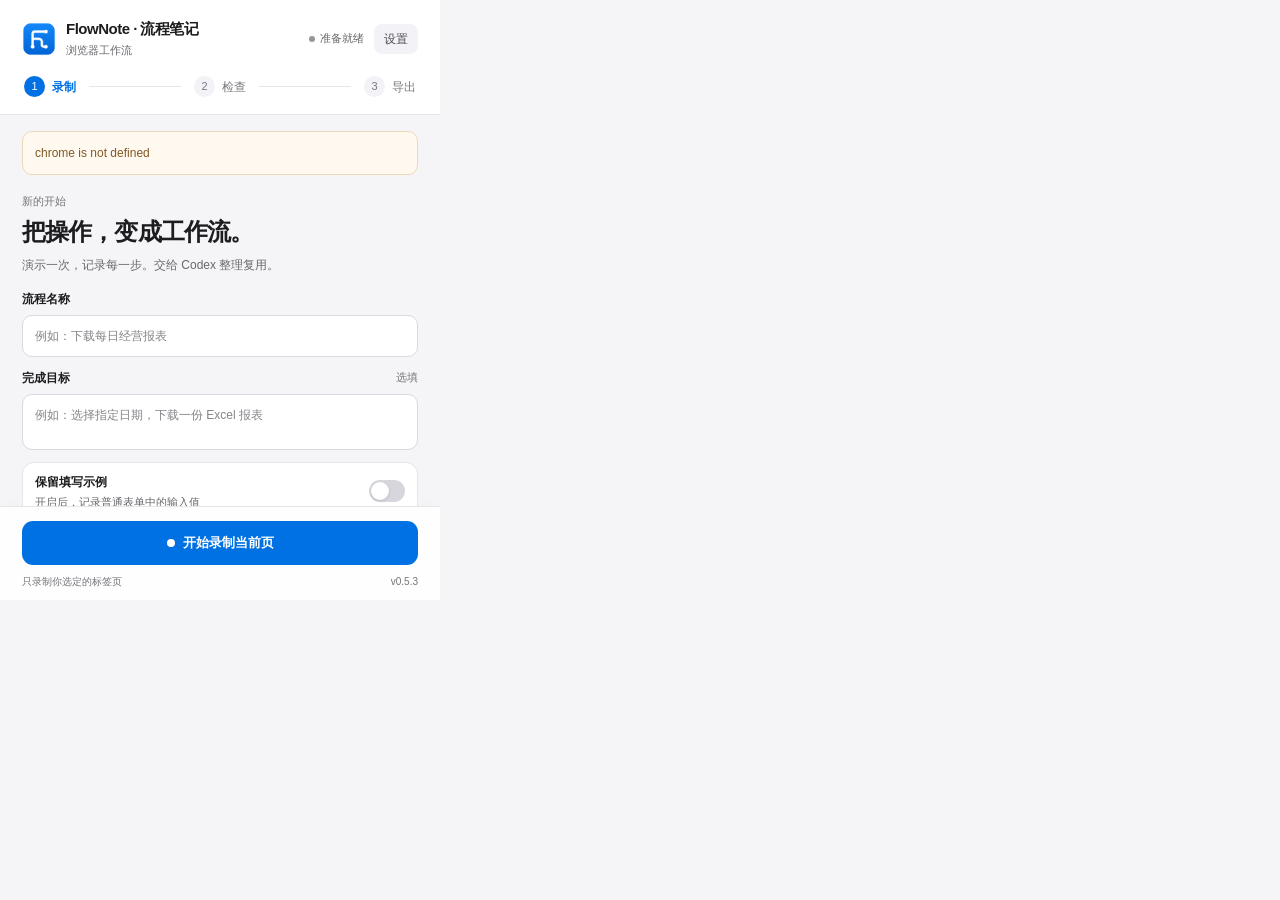
==== extension/popup.html @ 5f69c84a "Initial release: FlowNote v0.5.3 — record Chrome/Edge browser workflows into reusable Codex skills" ====
<!doctype html>
<html lang="zh-CN">
<head><meta charset="utf-8"><meta name="viewport" content="width=device-width,initial-scale=1"><title>FlowNote · 流程笔记</title><link rel="stylesheet" href="popup.css"></head>
<body data-state="ready" data-view="workflow">
  <header class="app-header">
    <div class="brand"><img class="brand-mark" src="icons/icon48.png" width="34" height="34" alt=""><div><h1>FlowNote · 流程笔记</h1><p>浏览器工作流</p></div></div>
    <div class="header-actions"><span id="status" class="status" role="status"><i aria-hidden="true"></i><span id="statusText">准备就绪</span></span><button id="settingsToggle" class="settings-button" aria-controls="settingsView" aria-expanded="false" title="网站黑名单设置">设置</button></div>
  </header>
  <nav class="flow" aria-label="工作流进度"><span id="flowRecord" class="current"><b>1</b>录制</span><i></i><span id="flowReview"><b>2</b>检查</span><i></i><span id="flowExport"><b>3</b>导出</span></nav>
  <main id="main">
    <div id="notice" class="notice" role="status" aria-live="polite" hidden></div>
    <section id="settingsView" hidden>
      <div class="section-intro"><span class="eyebrow">偏好设置</span><h2>让录制按你的习惯工作。</h2><p>设置自动保存在本机，修改后立即生效。</p></div>
    <details id="blacklistPanel" class="blacklist-panel" open>
      <summary>网站黑名单 <span id="blacklistCount">默认允许所有网站</span></summary>
      <p class="hint">普通网页与弹层自动连接。填写域名或粘贴网址，将排除整个网站及其子域名，立即生效。</p>
      <label class="sr-only" for="blockHost">不录制的网站</label>
      <div class="note-editor"><input id="blockHost" maxlength="2048" placeholder="例如：example.com"><button id="addBlock" class="secondary">加入</button></div>
      <ul id="blacklistItems" aria-label="已排除的网站"></ul>
      <p id="blacklistEmpty" class="settings-empty">黑名单为空，普通网页与弹层均可录制。</p>
    </details>
    <div class="settings-info"><strong>仅录制你选定的标签页</strong><p>点击“开始录制”才会采集操作。黑名单会保留，清除录制不会影响这些设置。</p></div>
    </section>
    <div id="workView">
    <section id="setup">
      <div class="section-intro"><span class="eyebrow">新的开始</span><h2>把操作，变成工作流。</h2><p>演示一次，记录每一步。交给 Codex 整理复用。</p></div>
      <label class="field" for="title">流程名称<input id="title" maxlength="100" autocomplete="off" placeholder="例如：下载每日经营报表"></label>
      <label class="field" for="goal">完成目标 <span class="optional">选填</span><textarea id="goal" maxlength="800" placeholder="例如：选择指定日期，下载一份 Excel 报表"></textarea></label>
      <label class="capture-option" for="capture"><span><strong>保留填写示例</strong><small>开启后，记录普通表单中的输入值</small></span><input id="capture" type="checkbox" role="switch"><span class="switch" aria-hidden="true"></span></label>
      <div class="privacy"><span class="privacy-dot" aria-hidden="true"></span><p>录制保存在本机。密码、验证码等常见敏感字段会跳过。</p></div>
    </section>
    <section id="review" hidden>
      <div class="review-heading"><div><span class="eyebrow" id="reviewEyebrow">本次录制</span><h2 id="recordTitle"></h2></div><span id="count" class="step-count"></span></div>
      <p id="reviewHint" class="hint">检查步骤后导出，交给 Codex 生成 Skill。</p>
      <section id="routes" class="routes" aria-label="流程分支">
        <div class="route-select-row"><label for="routeSelect">当前路线</label><select id="routeSelect"><option value="main">主流程</option></select></div>
        <div id="branchInfo" hidden><p id="branchOrigin"></p><p id="branchCondition"></p><div class="branch-tools"><button id="editBranch" class="text-button">编辑分支条件</button><button id="removeBranch" class="text-button">删除此分支</button></div></div>
        <details id="routeMap" hidden><summary>查看全部路线 <span id="branchCount"></span></summary><div id="routeTree"></div><p class="hint">满足条件时走分支；否则继续原路线。分支结束后不自动回到原路线。</p></details>
      </section>
      <section id="coverage" class="coverage" hidden>
        <div class="coverage-header"><span class="coverage-dot" aria-hidden="true"></span><strong id="coverageCount"></strong><button id="scan" class="text-button" title="重新检查弹层和嵌入页面">重新扫描弹层</button></div>
        <div id="missingFrames"></div>
      </section>
      <div class="list-heading"><h3>操作步骤</h3><span>点击步骤查看详情</span></div>
      <p id="sharedPrefix" class="shared-prefix" hidden></p>
      <div id="emptySteps" class="empty" hidden>还没有操作步骤，回到网页开始演示吧。</div>
      <ol id="steps" aria-label="录制步骤"></ol>
      <details id="notePanel" class="note-panel"><summary>补充操作说明 <span>选填</span></summary><label class="sr-only" for="note">补充操作说明</label><div class="note-editor"><input id="note" maxlength="500" placeholder="例如：每次运行时选择不同日期"><button id="addNote" class="secondary">添加</button></div></details>
    </section>
    </div>
  </main>
  <footer class="action-bar">
    <div class="action-buttons"><button id="start" class="primary"><span class="record-dot" aria-hidden="true"></span>开始录制当前页</button><button id="stop" class="stop" hidden><span class="stop-square" aria-hidden="true"></span>停止录制</button><button id="resume" class="secondary" hidden>继续录制当前页</button><button id="export" class="primary" hidden>导出录制 JSON <span aria-hidden="true">↗</span></button></div>
    <button id="clear" class="delete-recording" hidden><svg width="18" height="18" viewBox="0 0 24 24" fill="none" stroke="currentColor" stroke-width="1.8" stroke-linecap="round" stroke-linejoin="round" aria-hidden="true"><path d="M3 6h18M9 6V3h6v3M5 6l1 15h12l1-15M10 10v7M14 10v7"/></svg>清除本次录制</button>
    <div class="footer-meta"><span id="footerHint">只录制你选定的标签页</span><span id="version">v0.5.3</span></div>
  </footer>
  <dialog id="branchDialog" aria-labelledby="branchDialogTitle">
    <form id="branchForm">
      <h2 id="branchDialogTitle">创建分支</h2>
      <p id="branchDialogHint" class="hint"></p>
      <label class="field" for="branchName">分支名称<input id="branchName" maxlength="80" placeholder="例如：没有数据时"></label>
      <label class="field" for="branchRule">什么情况下走这条分支<textarea id="branchRule" maxlength="500" required placeholder="例如：点击查询后，页面显示暂无数据"></textarea></label>
      <p id="branchError" class="branch-error" role="alert" hidden></p>
      <div class="dialog-actions"><button type="button" id="cancelBranch" class="secondary">取消</button><button type="submit" id="saveBranch" class="primary">创建分支</button></div>
    </form>
  </dialog>
  <script src="core.js"></script>
  <script src="popup.js"></script>
</body>
</html>
---- extension/popup.css ----
:root {
  color-scheme: light;
  font: 13px/1.5 -apple-system, BlinkMacSystemFont, "Segoe UI", "Microsoft YaHei", sans-serif;
  color: #1d1d1f;
  background: #f5f5f7;
  --ink: #1d1d1f;
  --muted: #68686d;
  --line: #e5e5ea;
  --blue: #0071e3;
  --red: #c52d27;
}
* { box-sizing: border-box; }
html, body { width: 440px; height: 600px; overflow: hidden; }
body { margin: 0; display: flex; flex-direction: column; }
button, input, textarea { font: inherit; }
button { cursor: pointer; transition: background .16s, border-color .16s, box-shadow .16s; }
button:disabled { opacity: .42; cursor: default; }
button:focus-visible, input:focus-visible, textarea:focus-visible, summary:focus-visible { outline: 3px solid #0071e360; outline-offset: 3px; }
button:active:not(:disabled) { transform: translateY(1px); }
[hidden] { display: none !important; }
.app-header { display: flex; align-items: center; justify-content: space-between; padding: 19px 22px 16px; background: #fff; flex-shrink: 0; }
.brand { display: flex; align-items: center; gap: 10px; }
.brand-mark { display: grid; place-items: center; width: 34px; height: 34px; border: 1px solid #e9e9ed; border-radius: 10px; background: #f5f5f7; }
.brand-mark i { width: 12px; height: 12px; background: #ed5146; border-radius: 50%; box-shadow: 0 0 0 4px #ed514613; }
h1 { margin: 0; font-size: 15px; font-weight: 650; letter-spacing: -.5px; line-height: 1.3; }
.brand p { margin: 3px 0 0; color: var(--muted); font-size: 11px; }
.header-actions { display: flex; align-items: center; gap: 10px; }
.status { display: flex; align-items: center; gap: 5px; color: var(--muted); font-size: 11px; white-space: nowrap; }
.status i { width: 6px; height: 6px; background: #949499; border-radius: 50%; }
body[data-state=recording] .status { color: var(--red); }
body[data-state=recording] .status i { background: #ec5148; animation: breathe 2s ease-in-out infinite; }
body[data-state=review] .status, body[data-state=exported] .status { color: #257246; }
body[data-state=review] .status i, body[data-state=exported] .status i { background: #34a66a; }
.settings-button { padding: 6px 10px; border: 0; border-radius: 8px; background: #f2f2f7; color: #505055; font-size: 12px; }
.settings-button:hover { background: #e8e8ee; }
.settings-button[aria-expanded=true] { color: var(--blue); background: #eaf3ff; }
.flow { display: flex; align-items: center; justify-content: space-between; gap: 13px; padding: 2px 24px 17px; background: white; border-bottom: 1px solid var(--line); flex-shrink: 0; }
.flow > span { display: flex; align-items: center; gap: 7px; color: #79797f; font-size: 12px; }
.flow b { display: grid; place-items: center; width: 21px; height: 21px; border-radius: 50%; background: #f2f2f7; font-size: 11px; font-weight: 500; }
.flow > i { flex: 1; height: 1px; background: var(--line); }
.flow .current { color: var(--blue); font-weight: 600; }
.flow .current b { color: #fff; background: var(--blue); }
.flow .done b { color: var(--blue); background: #eaf3ff; }
main { flex: 1; min-height: 0; padding: 20px 22px; overflow-y: auto; scrollbar-width: thin; scrollbar-color: #d0d0d5 transparent; }
.eyebrow { color: #737379; font-size: 11px; font-weight: 500; }
.section-intro { margin: 0 0 20px; }
.section-intro h2 { margin: 5px 0 7px; font-size: 24px; line-height: 1.35; font-weight: 650; letter-spacing: -.9px; }
.section-intro p, .hint { color: var(--muted); font-size: 12px; line-height: 1.7; margin: 0; }
.field { display: block; font-size: 12px; font-weight: 600; margin-bottom: 15px; }
.optional { float: right; font-size: 11px; color: #737379; font-weight: 400; }
input:not([type=checkbox]), textarea { display: block; width: 100%; padding: 11px 12px; color: var(--ink); background: #fff; border: 1px solid #d8d8de; border-radius: 10px; margin-top: 7px; font-weight: 400; transition: border-color .16s; }
input::placeholder, textarea::placeholder { color: #85858b; font-size: 12px; }
input:hover, textarea:hover { border-color: #b9b9c1; }
textarea { height: 64px; resize: none; line-height: 1.65; }
.capture-option { display: flex; position: relative; align-items: center; gap: 12px; padding: 12px; border: 1px solid var(--line); background: white; border-radius: 12px; cursor: pointer; }
.capture-option > span:first-child { flex: 1; }
.capture-option strong { display: block; font-size: 12px; font-weight: 600; }
.capture-option small { display: block; color: var(--muted); font-size: 11px; margin-top: 3px; }
.capture-option input { position: absolute; right: 12px; width: 36px; height: 22px; margin: 0; opacity: 0; cursor: pointer; z-index: 1; }
.switch { width: 36px; height: 22px; flex-shrink: 0; border-radius: 20px; background: #d6d6dc; padding: 2px; transition: background .16s; }
.switch:after { content: ""; display: block; width: 18px; height: 18px; border-radius: 50%; background: #fff; box-shadow: 0 1px 3px #0002; transition: transform .16s; }
.capture-option input:checked + .switch { background: #34a967; }
.capture-option input:checked + .switch:after { transform: translateX(14px); }
.capture-option input:focus-visible + .switch { outline: 3px solid #0071e360; outline-offset: 3px; }
.privacy { display: flex; align-items: flex-start; gap: 7px; margin-top: 12px; }
.privacy-dot { width: 5px; height: 5px; border-radius: 50%; background: #929299; margin-top: 6px; flex-shrink: 0; }
.privacy p { margin: 0; font-size: 11px; line-height: 1.65; color: var(--muted); }
body[data-state=ready][data-view=workflow] main { padding-top: 16px; padding-bottom: 16px; }
#setup .section-intro { margin-bottom: 14px; }
#setup .field { margin-bottom: 12px; }
#setup textarea { height: 56px; }
#setup .capture-option { padding: 10px 12px; }
#setup .privacy { margin-top: 8px; }
.action-bar { background: #ffffffed; border-top: 1px solid var(--line); padding: 14px 22px 11px; flex-shrink: 0; box-shadow: 0 -4px 14px #1d1d1f03; }
.action-buttons { display: flex; gap: 10px; }
.action-buttons > button { min-height: 44px; flex: 1; display: flex; align-items: center; justify-content: center; gap: 8px; white-space: nowrap; font-weight: 600; font-size: 13px; }
.primary, .secondary, .stop { border: 1px solid transparent; border-radius: 11px; padding: 10px 12px; }
.primary { color: #fff; background: var(--blue); }
.primary:hover { background: #0064cc; }
.secondary { color: #46464b; background: #f2f2f7; border-color: #e8e8ed; }
.secondary:hover { background: #e8e8ee; }
.stop { color: #fff; background: #d83a32; }
.stop:hover { background: #c32f28; }
.record-dot { width: 8px; height: 8px; background: #fff; border-radius: 50%; }
.stop-square { width: 8px; height: 8px; background: #fff; border-radius: 2px; }
#resume { flex: 0 0 158px; }
.delete-recording { display: flex; align-items: center; justify-content: center; gap: 8px; width: 100%; min-height: 44px; margin-top: 10px; padding: 10px 16px; border: 1px solid #edc1bd; border-radius: 11px; background: #fff5f4; color: #bf3027; font-size: 14px; font-weight: 600; }
.delete-recording:hover:not(:disabled) { border-color: #e3938b; background: #ffeae7; }
.delete-recording:disabled { color: #9c6c67; background: #faf6f5; border-color: #eddfdd; opacity: .65; }
.footer-meta { display: flex; align-items: center; justify-content: space-between; gap: 10px; color: #737379; font-size: 10px; margin-top: 9px; }
.footer-meta span:last-child { font-variant-numeric: tabular-nums; }
.notice { padding: 11px 12px; margin-bottom: 16px; border: 1px solid #ead9b9; border-radius: 10px; color: #805925; background: #fff9ef; font-size: 12px; white-space: pre-wrap; line-height: 1.7; }
.notice.success { color: #276641; background: #edf8f0; border-color: #cee9d7; }
.review-heading { display: flex; align-items: center; justify-content: space-between; gap: 12px; }
.review-heading > div { min-width: 0; }
.review-heading h2 { font-size: 21px; font-weight: 650; line-height: 1.4; letter-spacing: -.6px; margin: 4px 0 0; overflow: hidden; text-overflow: ellipsis; white-space: nowrap; }
.step-count { color: var(--blue); background: #e6f0fe; border-radius: 9px; padding: 7px 10px; font-size: 12px; font-weight: 600; white-space: nowrap; font-variant-numeric: tabular-nums; }
#reviewHint { margin: 7px 0 14px; }
.coverage { background: #fff; border: 1px solid var(--line); border-radius: 10px; padding: 10px 11px; margin-bottom: 16px; }
.coverage-header { display: flex; align-items: center; gap: 7px; }
.coverage-dot { width: 6px; height: 6px; border-radius: 50%; background: #34a66a; flex-shrink: 0; }
.coverage-header strong { color: #536358; flex: 1; font-size: 11px; font-weight: 500; }
.text-button { color: var(--blue); background: transparent; border: 0; padding: 4px 0; font-size: 11px; }
.text-button:hover { text-decoration: underline; }
.frameWarning { margin-top: 9px; padding-top: 9px; border-top: 1px solid var(--line); }
.frameWarning p { color: #815d2e; margin: 0; font-size: 11px; overflow-wrap: anywhere; }
.list-heading { display: flex; align-items: baseline; justify-content: space-between; margin: 17px 0 10px; }
.list-heading h3 { font-size: 12px; font-weight: 600; margin: 0; }
.list-heading span { font-size: 10px; color: #737379; }
#steps { list-style: none; margin: 0 0 16px; padding: 0; background: #fff; border: 1px solid var(--line); border-radius: 13px; overflow: hidden; }
#steps:empty { display: none; }
#steps > li { position: relative; padding: 12px 12px 12px 45px; }
#steps > li + li:before { content: ""; position: absolute; top: 0; left: 45px; right: 0; height: 1px; background: #eeeeF2; }
.step-index { position: absolute; left: 12px; top: 14px; display: grid; place-items: center; width: 22px; height: 22px; border-radius: 7px; background: #f2f2f7; color: #69696e; font-size: 10px; font-variant-numeric: tabular-nums; }
.step-main { display: flex; gap: 7px; align-items: flex-start; min-width: 0; }
.step-details { flex: 1; min-width: 0; }
.step-details summary { list-style: none; cursor: pointer; padding: 0 0 3px; min-height: 23px; font-size: 12px; font-weight: 600; line-height: 1.8; overflow-wrap: anywhere; }
.step-details summary::-webkit-details-marker { display: none; }
.step-details summary:after { content: "⌄"; color: #8d8d93; font-size: 12px; margin-left: 6px; }
.step-details[open] summary:after { content: "⌃"; }
.step-details summary:hover { color: var(--blue); }
.step-subtitle { font-size: 11px; color: var(--muted); line-height: 1.7; overflow: hidden; text-overflow: ellipsis; white-space: nowrap; }
.step-meta { background: #f5f5f7; color: #5e5e65; padding: 9px 10px; margin: 6px 0 3px; border-radius: 8px; font-size: 11px; line-height: 1.7; white-space: pre-wrap; overflow-wrap: anywhere; }
.step-tag { display: inline-block; vertical-align: middle; padding: 1px 5px; margin-left: 6px; background: #edf3ff; color: #3b629e; border-radius: 4px; font-size: 9px; font-weight: 400; }
.step-tag.manual { background: #fff5e5; color: #94652a; }
.delete { padding: 4px 2px 4px 5px; border: 0; background: none; color: #85858a; font-size: 10px; flex-shrink: 0; }
.delete:hover { color: var(--red); }
.empty { border: 1px dashed #d8d8de; border-radius: 12px; padding: 24px 15px; margin: 14px 0; text-align: center; font-size: 12px; color: var(--muted); }
.note-panel { border: 1px solid var(--line); border-radius: 11px; background: #fff; padding: 12px; }
.note-panel > summary { cursor: pointer; font-size: 12px; color: #515158; }
.note-panel > summary span { float: right; font-size: 10px; color: #79797f; }
.note-editor { display: flex; gap: 8px; align-items: center; margin-top: 12px; }
.note-editor input { min-width: 0; margin: 0; font-size: 12px; padding: 10px; }
.note-editor button { flex-shrink: 0; font-size: 12px; }
.blacklist-panel { border: 1px solid var(--line); border-radius: 13px; background: #fff; padding: 16px; }
.blacklist-panel summary { cursor: pointer; font-size: 13px; font-weight: 600; }
.blacklist-panel summary span { float: right; font-size: 10px; font-weight: 400; color: var(--muted); }
.blacklist-panel .hint { font-size: 11px; margin-top: 12px; }
#blacklistItems { list-style: none; padding: 0; margin: 10px 0 0; }
#blacklistItems:empty { margin: 0; }
#blacklistItems li { display: flex; align-items: center; justify-content: space-between; gap: 12px; padding: 10px 0; border-top: 1px solid var(--line); font-size: 12px; }
#blacklistItems li span { overflow-wrap: anywhere; min-width: 0; }
#blacklistItems button { flex-shrink: 0; padding: 5px; }
.settings-empty { font-size: 11px; color: var(--muted); margin: 15px 0 0; }
.settings-info { margin: 20px 4px; }
.settings-info strong { font-size: 12px; font-weight: 500; }
.settings-info p { font-size: 11px; line-height: 1.8; color: var(--muted); margin: 5px 0 0; }
body[data-view=settings] .flow, body[data-view=settings] .action-bar { display: none; }
body[data-view=settings] .app-header { border-bottom: 1px solid var(--line); }
.sr-only { position: absolute; width: 1px; height: 1px; padding: 0; margin: -1px; overflow: hidden; clip: rect(0,0,0,0); white-space: nowrap; border: 0; }
@keyframes breathe { 50% { opacity: .4; } }
@media (prefers-reduced-motion: reduce) { *, *:before, *:after { animation: none !important; transition: none !important; } }
.routes { margin: 12px 0 16px; background: #fff; border: 1px solid var(--line); border-radius: 12px; padding: 12px; }
.route-select-row { display: flex; align-items: center; gap: 12px; }
.route-select-row label { font-size: 12px; color: var(--muted); flex-shrink: 0; }
select { min-width: 0; width: 100%; font: inherit; font-size: 12px; padding: 7px 25px 7px 10px; border: 1px solid #d8d8de; border-radius: 8px; color: var(--ink); background: #f5f5f7; }
select:focus-visible { outline: 3px solid #0071e360; outline-offset: 3px; }
#branchOrigin { font-size: 11px; color: var(--muted); margin: 12px 0 4px; }
#branchCondition { font-size: 12px; margin: 0; overflow-wrap: anywhere; line-height: 1.7; }
.branch-tools { display: flex; justify-content: space-between; gap: 8px; margin-top: 5px; }
#removeBranch { color: var(--red); }
#routeMap { border-top: 1px solid var(--line); margin-top: 10px; padding-top: 10px; }
#routeMap > summary { font-size: 11px; color: var(--blue); cursor: pointer; }
#branchCount { float: right; color: var(--muted); }
.route-node { padding: 8px 0 8px 12px; margin-left: 5px; border-left: 1px solid #d6e2f3; font-size: 11px; }
.route-node button { padding: 2px 0; border: 0; color: var(--blue); background: none; font-size: 11px; text-align: left; overflow-wrap: anywhere; }
.route-node p { margin: 3px 0 0; color: var(--muted); overflow-wrap: anywhere; }
.route-sequence { font-variant-numeric: tabular-nums; }
#routeMap .hint { font-size: 10px; margin-top: 9px; }
.shared-prefix { padding: 10px 12px; margin: 10px 0; border: 1px dashed #c8d8ef; border-radius: 9px; font-size: 11px; color: #536c91; overflow-wrap: anywhere; }
.step-actions { display: flex; gap: 6px; align-items: center; flex-shrink: 0; }
.fork-step { background: #edf4ff; border: 0; border-radius: 6px; padding: 4px 6px; font-size: 10px; color: var(--blue); }
.branch-link { display: block; margin-top: 7px; background: transparent; border: 0; padding: 3px 0; text-align: left; font-size: 11px; color: var(--blue); overflow-wrap: anywhere; }
#branchDialog { width: calc(100% - 40px); max-width: 400px; max-height: calc(100% - 40px); padding: 22px; border: 1px solid #dedee5; border-radius: 18px; background: #f5f5f7; color: var(--ink); box-shadow: 0 18px 60px #0003; }
#branchDialog::backdrop { background: #15152655; backdrop-filter: blur(3px); }
#branchDialog h2 { margin: 0 0 8px; font-size: 19px; letter-spacing: -.4px; }
#branchDialog .hint { margin-bottom: 18px; }
#branchDialog textarea { height: 84px; }
.dialog-actions { display: flex; justify-content: flex-end; gap: 10px; margin-top: 18px; }
.dialog-actions button { min-height: 40px; min-width: 84px; }
.branch-error { font-size: 12px; color: var(--red); }

img.brand-mark { border: 0; background: transparent; border-radius: 0; display: block; }
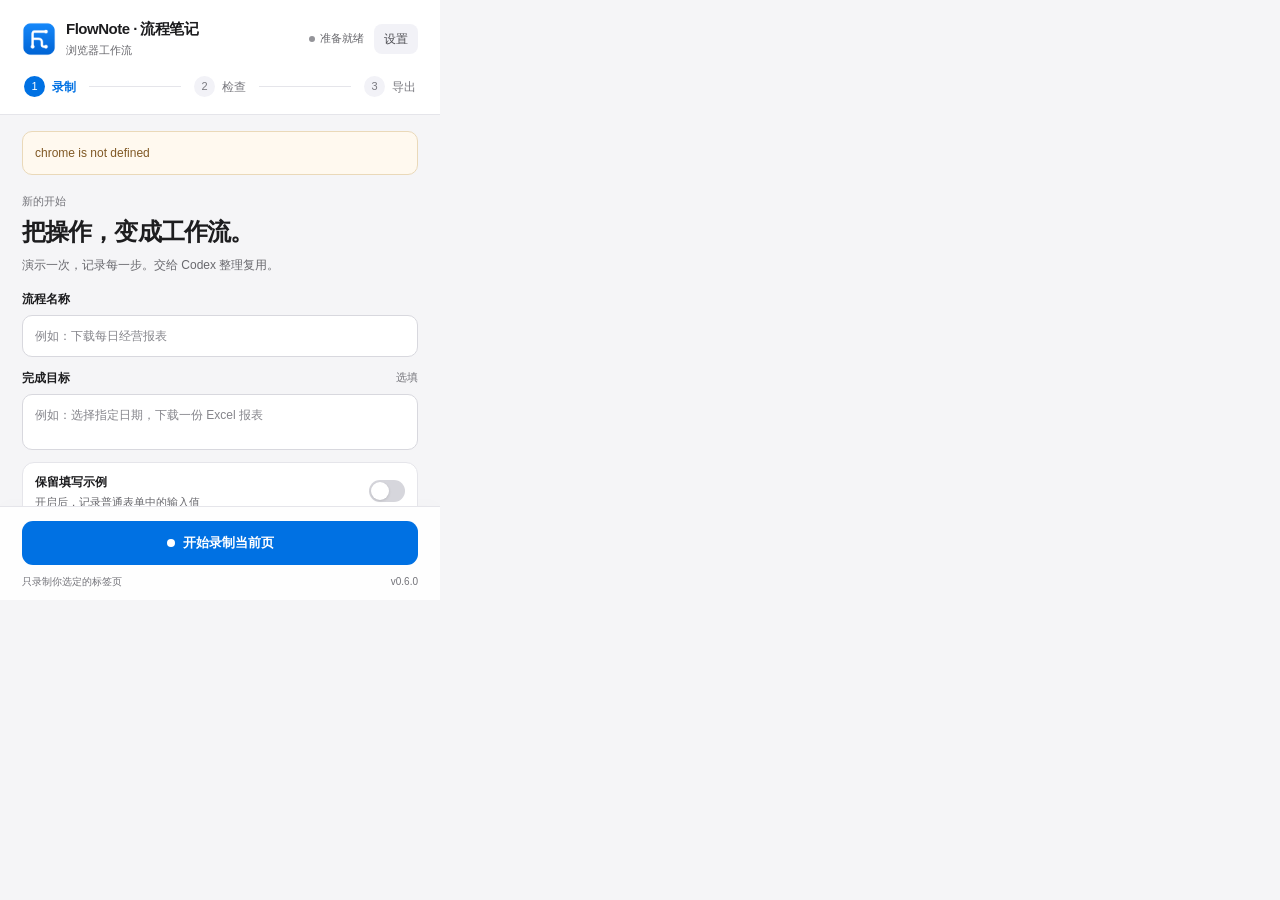
==== commit a4f616d1: "feat: add configurable wait steps" ====
--- a/extension/popup.html
+++ b/extension/popup.html
@@ -52,7 +52,7 @@
   <footer class="action-bar">
     <div class="action-buttons"><button id="start" class="primary"><span class="record-dot" aria-hidden="true"></span>开始录制当前页</button><button id="stop" class="stop" hidden><span class="stop-square" aria-hidden="true"></span>停止录制</button><button id="resume" class="secondary" hidden>继续录制当前页</button><button id="export" class="primary" hidden>导出录制 JSON <span aria-hidden="true">↗</span></button></div>
     <button id="clear" class="delete-recording" hidden><svg width="18" height="18" viewBox="0 0 24 24" fill="none" stroke="currentColor" stroke-width="1.8" stroke-linecap="round" stroke-linejoin="round" aria-hidden="true"><path d="M3 6h18M9 6V3h6v3M5 6l1 15h12l1-15M10 10v7M14 10v7"/></svg>清除本次录制</button>
-    <div class="footer-meta"><span id="footerHint">只录制你选定的标签页</span><span id="version">v0.5.3</span></div>
+    <div class="footer-meta"><span id="footerHint">只录制你选定的标签页</span><span id="version">v0.6.0</span></div>
   </footer>
   <dialog id="branchDialog" aria-labelledby="branchDialogTitle">
     <form id="branchForm">
@@ -64,6 +64,16 @@
       <div class="dialog-actions"><button type="button" id="cancelBranch" class="secondary">取消</button><button type="submit" id="saveBranch" class="primary">创建分支</button></div>
     </form>
   </dialog>
+  <dialog id="waitDialog" aria-labelledby="waitDialogTitle">
+    <form id="waitForm">
+      <h2 id="waitDialogTitle">添加等待</h2>
+      <p id="waitDialogHint" class="hint"></p>
+      <label class="field" for="waitSeconds">等待秒数<input id="waitSeconds" type="number" min="1" max="3600" step="1" inputmode="numeric" required value="5"></label>
+      <p class="hint">固定等待结束后再执行下一步。页面是否已准备好，仍需在实际运行时确认。</p>
+      <p id="waitError" class="dialog-error" role="alert" hidden></p>
+      <div class="dialog-actions"><button type="button" id="cancelWait" class="secondary">取消</button><button type="submit" id="saveWait" class="primary">添加等待</button></div>
+    </form>
+  </dialog>
   <script src="core.js"></script>
   <script src="popup.js"></script>
 </body>
--- a/extension/popup.css
+++ b/extension/popup.css
@@ -169,15 +169,16 @@
 #routeMap .hint { font-size: 10px; margin-top: 9px; }
 .shared-prefix { padding: 10px 12px; margin: 10px 0; border: 1px dashed #c8d8ef; border-radius: 9px; font-size: 11px; color: #536c91; overflow-wrap: anywhere; }
 .step-actions { display: flex; gap: 6px; align-items: center; flex-shrink: 0; }
-.fork-step { background: #edf4ff; border: 0; border-radius: 6px; padding: 4px 6px; font-size: 10px; color: var(--blue); }
+.fork-step, .wait-step { background: #edf4ff; border: 0; border-radius: 6px; padding: 4px 6px; font-size: 10px; color: var(--blue); }
+.wait-step { background: #f1efff; color: #6554c0; }
 .branch-link { display: block; margin-top: 7px; background: transparent; border: 0; padding: 3px 0; text-align: left; font-size: 11px; color: var(--blue); overflow-wrap: anywhere; }
-#branchDialog { width: calc(100% - 40px); max-width: 400px; max-height: calc(100% - 40px); padding: 22px; border: 1px solid #dedee5; border-radius: 18px; background: #f5f5f7; color: var(--ink); box-shadow: 0 18px 60px #0003; }
-#branchDialog::backdrop { background: #15152655; backdrop-filter: blur(3px); }
-#branchDialog h2 { margin: 0 0 8px; font-size: 19px; letter-spacing: -.4px; }
-#branchDialog .hint { margin-bottom: 18px; }
+#branchDialog, #waitDialog { width: calc(100% - 40px); max-width: 400px; max-height: calc(100% - 40px); padding: 22px; border: 1px solid #dedee5; border-radius: 18px; background: #f5f5f7; color: var(--ink); box-shadow: 0 18px 60px #0003; }
+#branchDialog::backdrop, #waitDialog::backdrop { background: #15152655; backdrop-filter: blur(3px); }
+#branchDialog h2, #waitDialog h2 { margin: 0 0 8px; font-size: 19px; letter-spacing: -.4px; }
+#branchDialog .hint, #waitDialog .hint { margin-bottom: 18px; }
 #branchDialog textarea { height: 84px; }
 .dialog-actions { display: flex; justify-content: flex-end; gap: 10px; margin-top: 18px; }
 .dialog-actions button { min-height: 40px; min-width: 84px; }
-.branch-error { font-size: 12px; color: var(--red); }
+.branch-error, .dialog-error { font-size: 12px; color: var(--red); }
 
 img.brand-mark { border: 0; background: transparent; border-radius: 0; display: block; }
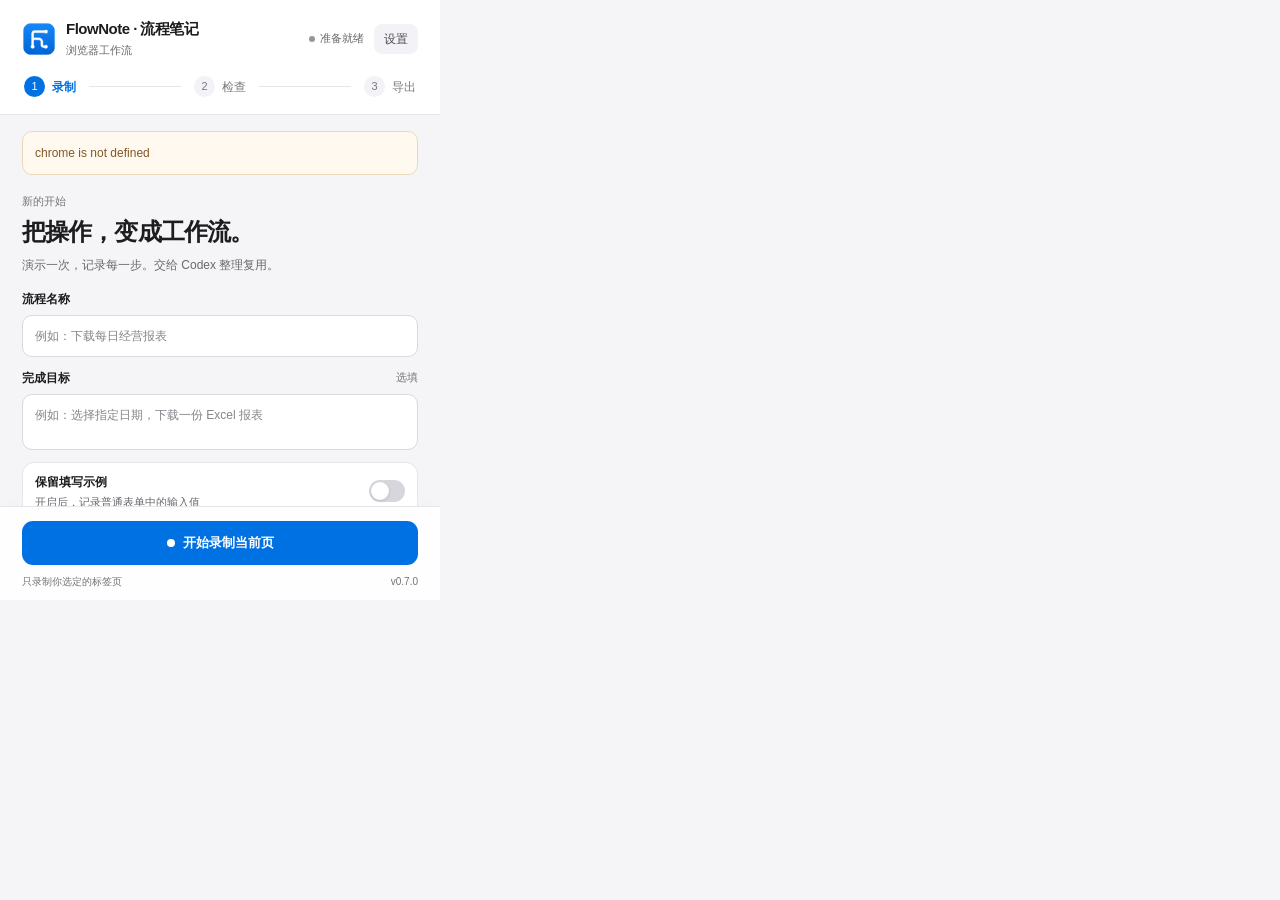
==== commit d8f2dcb0: "feat: record drag and scroll gestures" ====
--- a/extension/popup.html
+++ b/extension/popup.html
@@ -52,7 +52,7 @@
   <footer class="action-bar">
     <div class="action-buttons"><button id="start" class="primary"><span class="record-dot" aria-hidden="true"></span>开始录制当前页</button><button id="stop" class="stop" hidden><span class="stop-square" aria-hidden="true"></span>停止录制</button><button id="resume" class="secondary" hidden>继续录制当前页</button><button id="export" class="primary" hidden>导出录制 JSON <span aria-hidden="true">↗</span></button></div>
     <button id="clear" class="delete-recording" hidden><svg width="18" height="18" viewBox="0 0 24 24" fill="none" stroke="currentColor" stroke-width="1.8" stroke-linecap="round" stroke-linejoin="round" aria-hidden="true"><path d="M3 6h18M9 6V3h6v3M5 6l1 15h12l1-15M10 10v7M14 10v7"/></svg>清除本次录制</button>
-    <div class="footer-meta"><span id="footerHint">只录制你选定的标签页</span><span id="version">v0.6.0</span></div>
+    <div class="footer-meta"><span id="footerHint">只录制你选定的标签页</span><span id="version">v0.7.0</span></div>
   </footer>
   <dialog id="branchDialog" aria-labelledby="branchDialogTitle">
     <form id="branchForm">
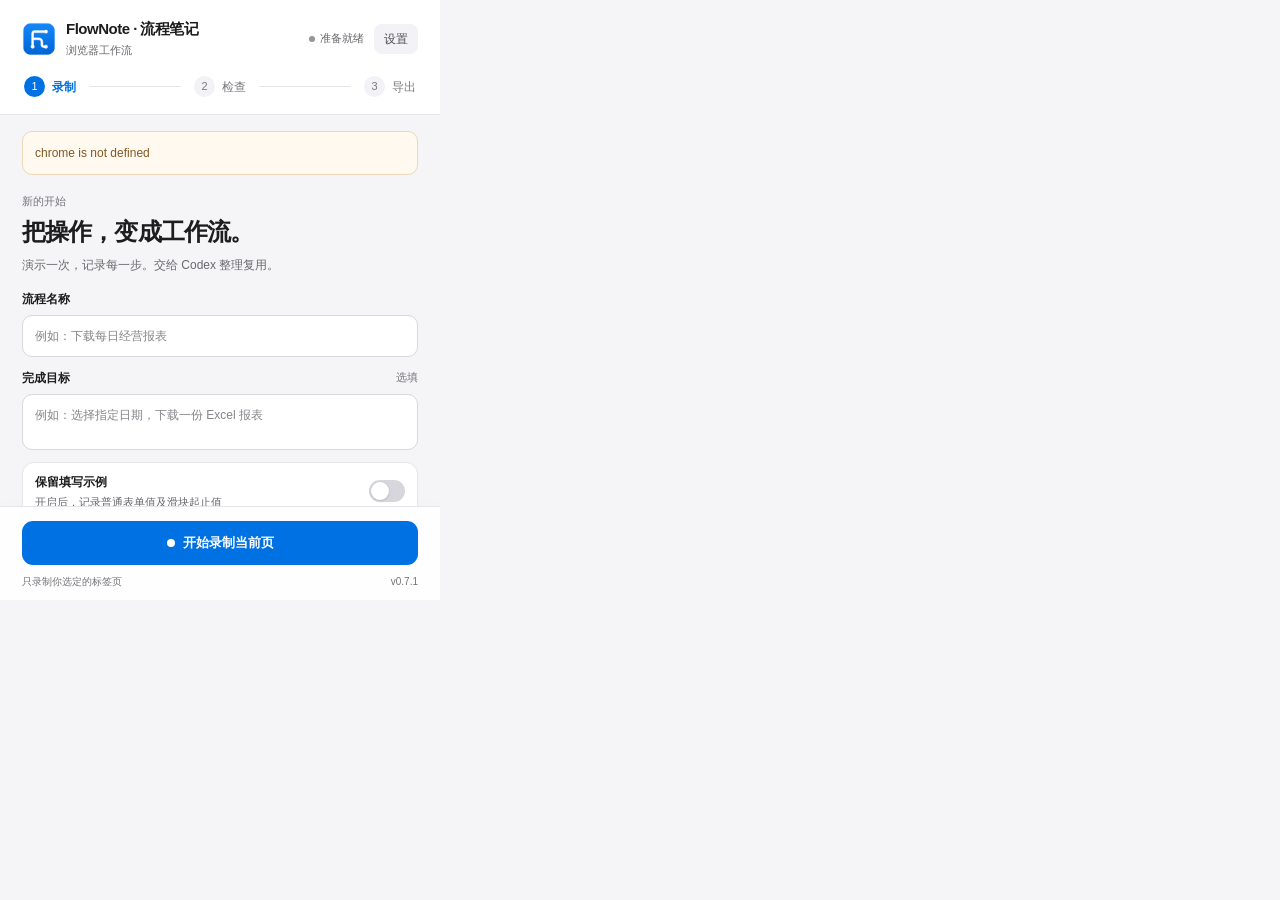
==== commit f4380b88: "fix: show drag start and end data" ====
--- a/extension/popup.html
+++ b/extension/popup.html
@@ -26,7 +26,7 @@
       <div class="section-intro"><span class="eyebrow">新的开始</span><h2>把操作，变成工作流。</h2><p>演示一次，记录每一步。交给 Codex 整理复用。</p></div>
       <label class="field" for="title">流程名称<input id="title" maxlength="100" autocomplete="off" placeholder="例如：下载每日经营报表"></label>
       <label class="field" for="goal">完成目标 <span class="optional">选填</span><textarea id="goal" maxlength="800" placeholder="例如：选择指定日期，下载一份 Excel 报表"></textarea></label>
-      <label class="capture-option" for="capture"><span><strong>保留填写示例</strong><small>开启后，记录普通表单中的输入值</small></span><input id="capture" type="checkbox" role="switch"><span class="switch" aria-hidden="true"></span></label>
+      <label class="capture-option" for="capture"><span><strong>保留填写示例</strong><small>开启后，记录普通表单值及滑块起止值</small></span><input id="capture" type="checkbox" role="switch"><span class="switch" aria-hidden="true"></span></label>
       <div class="privacy"><span class="privacy-dot" aria-hidden="true"></span><p>录制保存在本机。密码、验证码等常见敏感字段会跳过。</p></div>
     </section>
     <section id="review" hidden>
@@ -52,7 +52,7 @@
   <footer class="action-bar">
     <div class="action-buttons"><button id="start" class="primary"><span class="record-dot" aria-hidden="true"></span>开始录制当前页</button><button id="stop" class="stop" hidden><span class="stop-square" aria-hidden="true"></span>停止录制</button><button id="resume" class="secondary" hidden>继续录制当前页</button><button id="export" class="primary" hidden>导出录制 JSON <span aria-hidden="true">↗</span></button></div>
     <button id="clear" class="delete-recording" hidden><svg width="18" height="18" viewBox="0 0 24 24" fill="none" stroke="currentColor" stroke-width="1.8" stroke-linecap="round" stroke-linejoin="round" aria-hidden="true"><path d="M3 6h18M9 6V3h6v3M5 6l1 15h12l1-15M10 10v7M14 10v7"/></svg>清除本次录制</button>
-    <div class="footer-meta"><span id="footerHint">只录制你选定的标签页</span><span id="version">v0.7.0</span></div>
+    <div class="footer-meta"><span id="footerHint">只录制你选定的标签页</span><span id="version">v0.7.1</span></div>
   </footer>
   <dialog id="branchDialog" aria-labelledby="branchDialogTitle">
     <form id="branchForm">
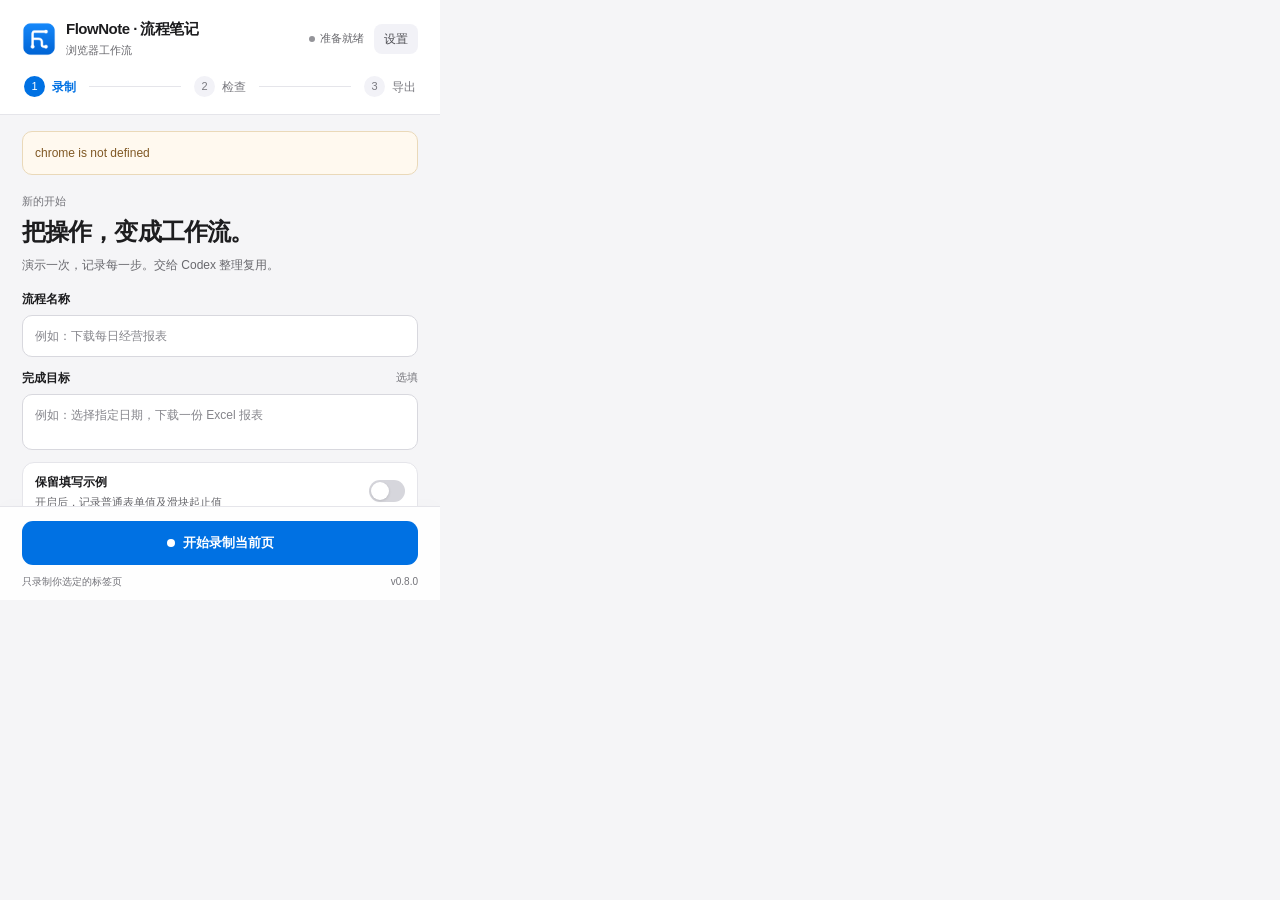
==== commit ea637199: "feat: export self-describing drag JSON" ====
--- a/extension/popup.html
+++ b/extension/popup.html
@@ -52,7 +52,7 @@
   <footer class="action-bar">
     <div class="action-buttons"><button id="start" class="primary"><span class="record-dot" aria-hidden="true"></span>开始录制当前页</button><button id="stop" class="stop" hidden><span class="stop-square" aria-hidden="true"></span>停止录制</button><button id="resume" class="secondary" hidden>继续录制当前页</button><button id="export" class="primary" hidden>导出录制 JSON <span aria-hidden="true">↗</span></button></div>
     <button id="clear" class="delete-recording" hidden><svg width="18" height="18" viewBox="0 0 24 24" fill="none" stroke="currentColor" stroke-width="1.8" stroke-linecap="round" stroke-linejoin="round" aria-hidden="true"><path d="M3 6h18M9 6V3h6v3M5 6l1 15h12l1-15M10 10v7M14 10v7"/></svg>清除本次录制</button>
-    <div class="footer-meta"><span id="footerHint">只录制你选定的标签页</span><span id="version">v0.7.1</span></div>
+    <div class="footer-meta"><span id="footerHint">只录制你选定的标签页</span><span id="version">v0.8.0</span></div>
   </footer>
   <dialog id="branchDialog" aria-labelledby="branchDialogTitle">
     <form id="branchForm">
